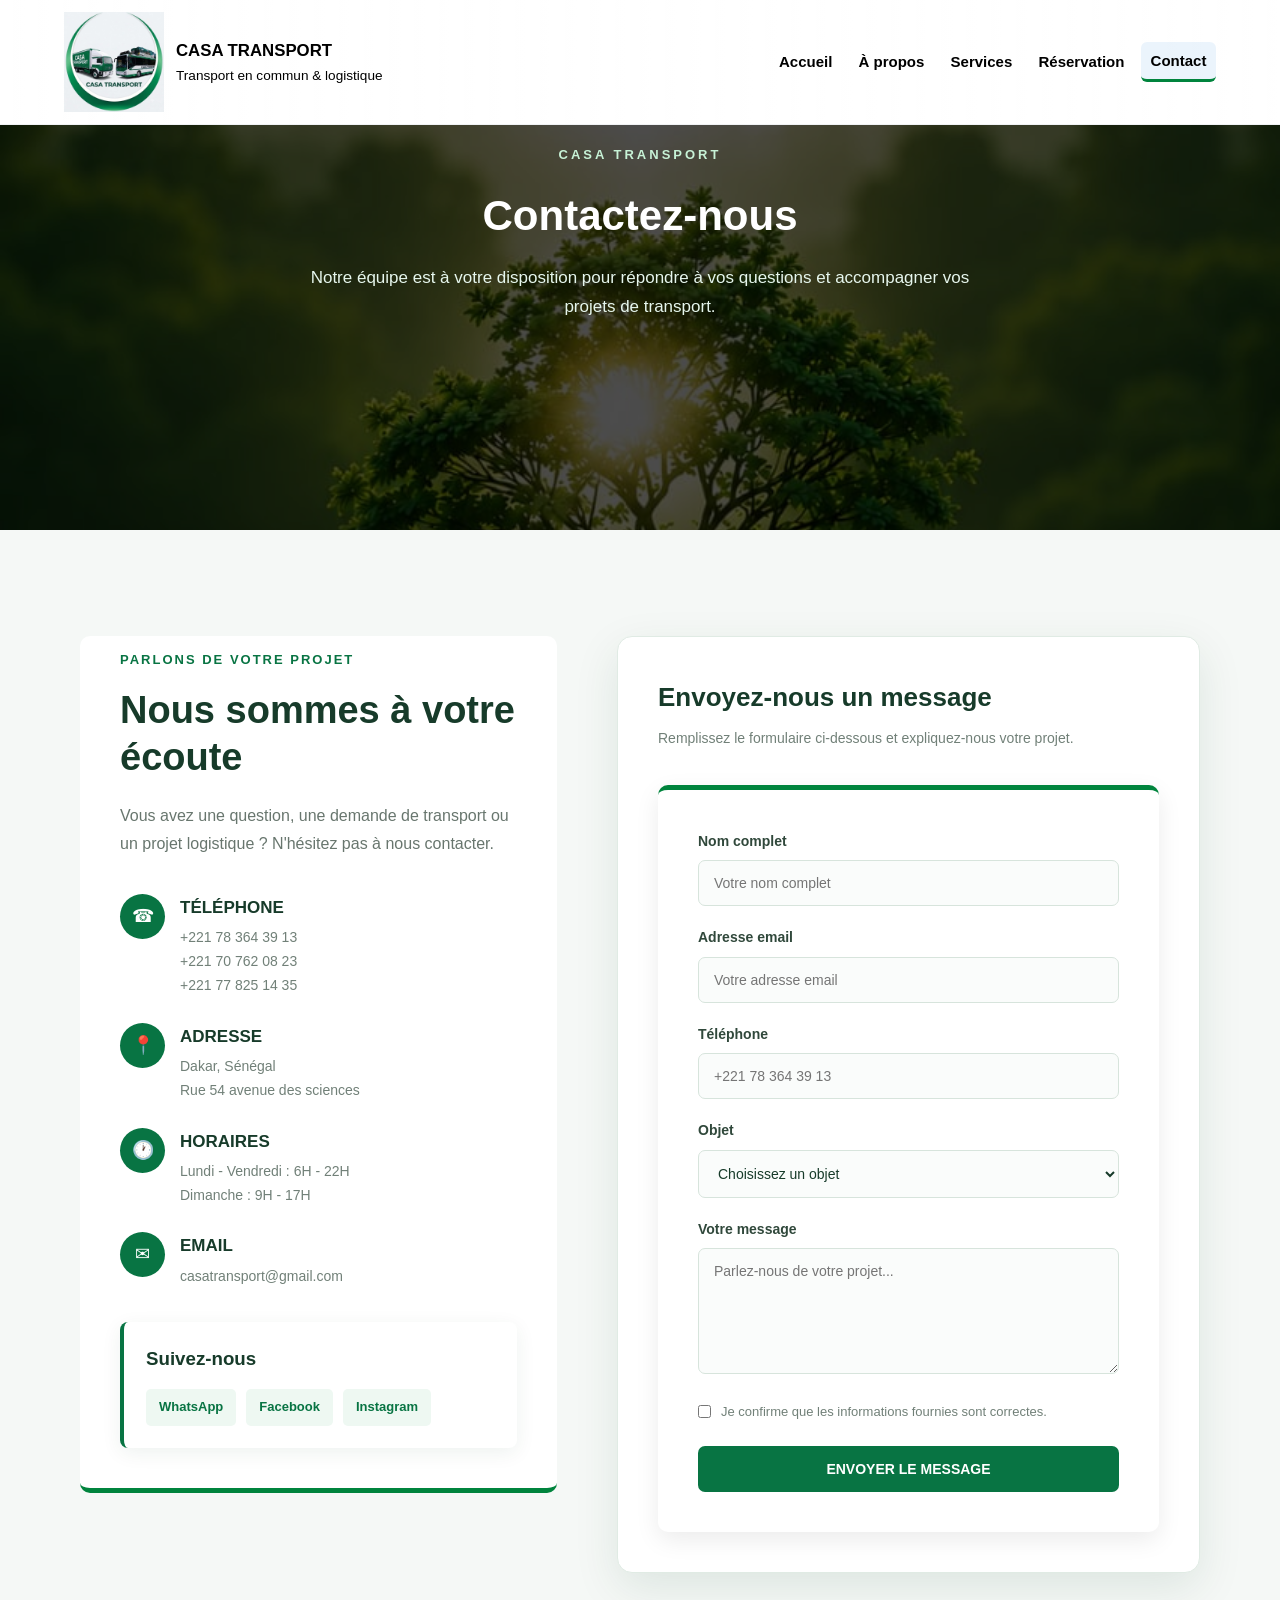
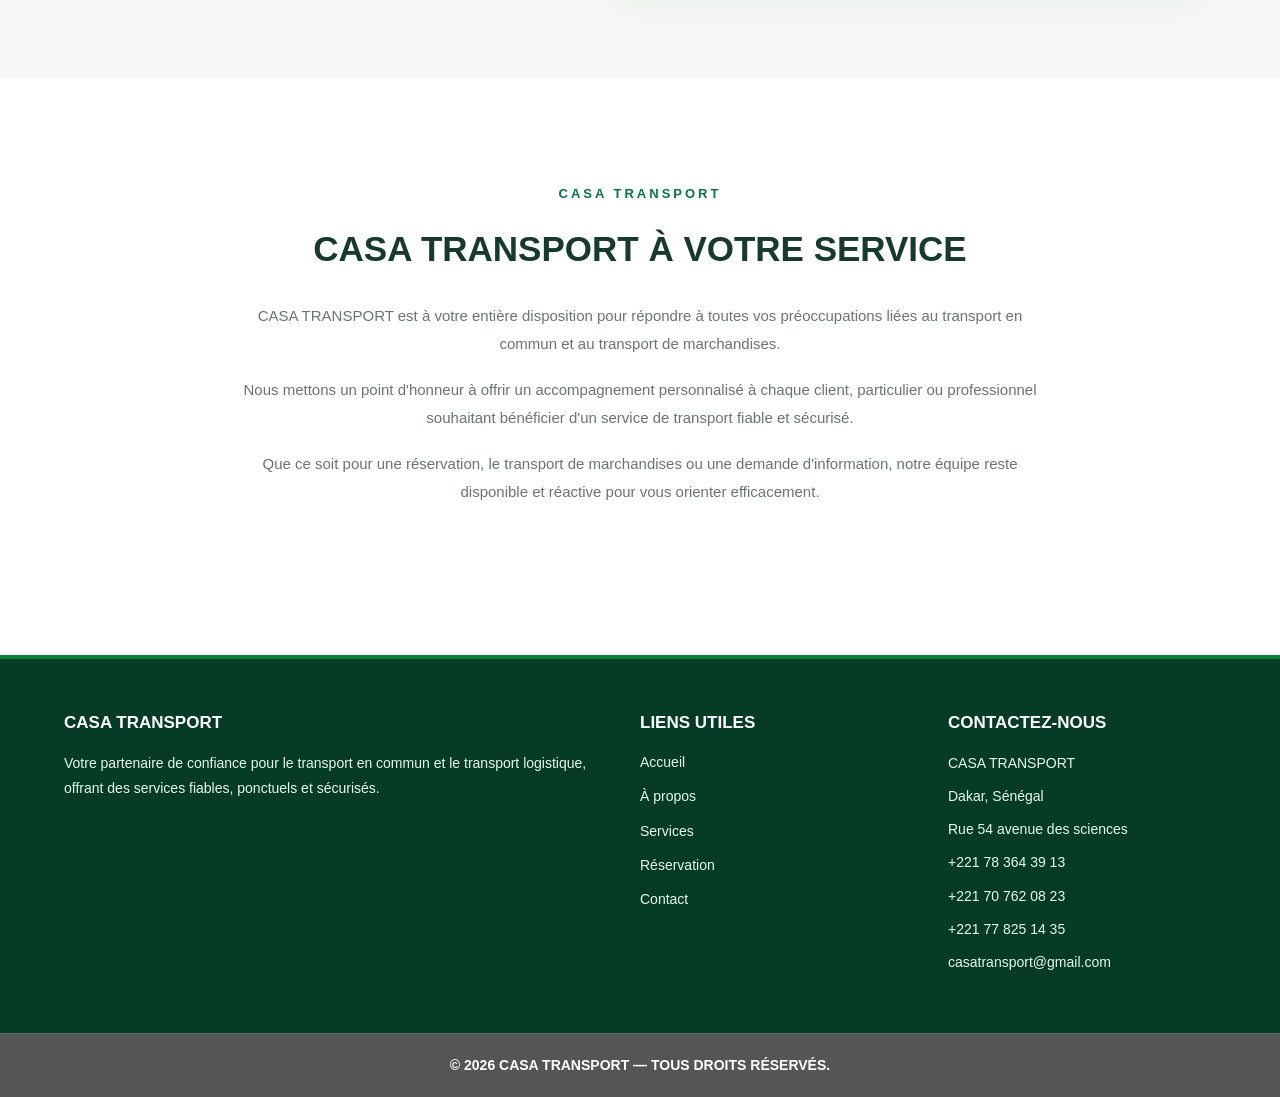
==== contact.html @ b29da0be "Add reservation and services pages with responsive design and structured content - Created reservati" ====
<!doctype html>
<html lang="fr">
<head>
  <meta charset="utf-8" />
  <meta name="viewport" content="width=device-width,initial-scale=1" />
  <title>CASA TRANSPORT</title>
  <link rel="stylesheet" href="STYLE.CSS" />
</head>
<body>
  <header class="site-header">
    <div class="container header-inner">
      <div class="brand">
        <div class="logo.jpeg"><img src="logo.jpeg" alt="logo casa transport" width="100" height="100"></div>
        <div>
          <h1>CASA TRANSPORT</h1>
          <p class="tag">Transport en commun & logistique</p>
        </div>
      </div>
      <nav class="main-nav">
        <ul>
          <li><a href="index.html">Accueil</a></li>
          <li><a href="apropos.html">À propos</a></li>
          <li><a href="service.html">Services</a></li>
          <li><a href="reservation.html">Réservation</a></li>
          <li><a href="contact.html" class="active">Contact</a></li>
        </ul>
      </nav>
      <button class="menu-btn" aria-label="Menu">☰</button>
    </div>
  </header>
   <!-- =========================
         PAGE CONTACT
    ========================== -->
<main>

    <!-- =========================
         HERO CONTACT
    ========================== -->

    <section class="contact-hero">

        <div class="container">

            <span>CASA TRANSPORT</span>

            <h2>Contactez-nous</h2>

            <p>
                Notre équipe est à votre disposition pour
                répondre à vos questions et accompagner
                vos projets de transport.
            </p>

        </div>

    </section>


    <!-- =========================
         INFORMATIONS + FORMULAIRE
    ========================== -->

    <section class="contact-section">

        <div class="container contact-grid">


            <!-- =====================
                 INFORMATIONS
            ====================== -->

            <div class="contact-info">

                <span class="section-label">
                    PARLONS DE VOTRE PROJET
                </span>

                <h2>
                    Nous sommes à votre écoute
                </h2>

                <p>
                    Vous avez une question, une demande de
                    transport ou un projet logistique ?
                    N'hésitez pas à nous contacter.
                </p>


                <!-- Téléphone -->

                <div class="contact-item">

                    <div class="contact-icon">
                        ☎
                    </div>

                    <div>

                        <h3>
                            Téléphone
                        </h3>

                        <p>
                            +221 78 364 39 13
                            <br>
                            +221 70 762 08 23
                            <br>
                            +221 77 825 14 35
                        </p>

                    </div>

                </div>


                <!-- Adresse -->

                <div class="contact-item">

                    <div class="contact-icon">
                        📍
                    </div>

                    <div>

                        <h3>
                            Adresse
                        </h3>

                        <p>
                            Dakar, Sénégal
                            <br>
                            Rue 54 avenue des sciences
                        </p>

                    </div>

                </div>


                <!-- Horaires -->

                <div class="contact-item">

                    <div class="contact-icon">
                        🕐
                    </div>

                    <div>

                        <h3>
                            Horaires
                        </h3>

                        <p>
                            Lundi - Vendredi : 6H - 22H
                            <br>
                            Dimanche : 9H - 17H
                        </p>

                    </div>

                </div>


                <!-- Email -->

                <div class="contact-item">

                    <div class="contact-icon">
                        ✉
                    </div>

                    <div>

                        <h3>
                            Email
                        </h3>

                        <p>
                            casatransport@gmail.com
                        </p>

                    </div>

                </div>


                <!-- Réseaux -->

                <div class="social-box">

                    <h3>
                        Suivez-nous
                    </h3>

                    <div class="social-links">

                        <span>WhatsApp</span>
                        <span>Facebook</span>
                        <span>Instagram</span>

                    </div>

                </div>

            </div>


            <!-- =====================
                 FORMULAIRE
            ====================== -->

            <div class="contact-card">

                <div class="form-header">

                    <h3>
                        Envoyez-nous un message
                    </h3>

                    <p>
                        Remplissez le formulaire ci-dessous
                        et expliquez-nous votre projet.
                    </p>

                </div>


                <form
                    class="contact-form"
                    action="#"
                    method="post"
                >


                    <div class="form-group">

                        <label for="nom">
                            Nom complet
                        </label>

                        <input
                            type="text"
                            id="nom"
                            name="nom"
                            placeholder="Votre nom complet"
                            required
                        >

                    </div>


                    <div class="form-group">

                        <label for="email">
                            Adresse email
                        </label>

                        <input
                            type="email"
                            id="email"
                            name="email"
                            placeholder="Votre adresse email"
                            required
                        >

                    </div>


                    <div class="form-group">

                        <label for="telephone">
                            Téléphone
                        </label>

                        <input
                            type="tel"
                            id="telephone"
                            name="telephone"
                            placeholder="+221 78 364 39 13"
                            required
                        >

                    </div>


                    <div class="form-group">

                        <label for="objet">
                            Objet
                        </label>

                        <select
                            id="objet"
                            name="objet"
                        >

                            <option value="">
                                Choisissez un objet
                            </option>

                            <option>
                                Transport en commun
                            </option>

                            <option>
                                Transport logistique
                            </option>

                            <option>
                                Réservation
                            </option>

                            <option>
                                Demande d'information
                            </option>

                            <option>
                                Autre demande
                            </option>

                        </select>

                    </div>


                    <div class="form-group">

                        <label for="projet">
                            Votre message
                        </label>

                        <textarea
                            id="projet"
                            name="projet"
                            rows="6"
                            placeholder="Parlez-nous de votre projet..."
                            required
                        ></textarea>

                    </div>


                    <div class="form-check">

                        <input
                            type="checkbox"
                            id="accord"
                            required
                        >

                        <label for="accord">
                            Je confirme que les informations
                            fournies sont correctes.
                        </label>

                    </div>


                    <button
                        type="submit"
                        class="btn-contact"
                    >
                        ENVOYER LE MESSAGE
                    </button>


                </form>

            </div>

        </div>

    </section>


    <!-- =========================
         TEXTE FINAL
    ========================== -->

    <section class="contact-description">

        <div class="container">

            <span>
                CASA TRANSPORT
            </span>

            <h2>
                CASA TRANSPORT À VOTRE SERVICE
            </h2>

            <p>
                CASA TRANSPORT est à votre entière disposition
                pour répondre à toutes vos préoccupations liées
                au transport en commun et au transport de marchandises.
            </p>

            <p>
                Nous mettons un point d'honneur à offrir un
                accompagnement personnalisé à chaque client,
                particulier ou professionnel souhaitant bénéficier
                d'un service de transport fiable et sécurisé.
            </p>

            <p>
                Que ce soit pour une réservation, le transport
                de marchandises ou une demande d'information,
                notre équipe reste disponible et réactive
                pour vous orienter efficacement.
            </p>

        </div>

    </section>

</main>
    <main class="contact-page">

        

        </section>

    </main>


    <!-- =========================
         FOOTER
    ========================== -->

    <footer class="footer">

        <div class="footer-container">


            <div class="footer-col">

                <h3>CASA TRANSPORT</h3>

                <p>
                    Votre partenaire de confiance pour le transport
                    en commun et le transport logistique, offrant des
                    services fiables, ponctuels et sécurisés.
                </p>

            </div>


            <div class="footer-col footer-links">

                <h3>LIENS UTILES</h3>

                <a href="index.html">Accueil</a>

                <a href="apropos.html">À propos</a>

                <a href="service.html">Services</a>

                <a href="reservation.html">Réservation</a>

                <a href="contact.html">Contact</a>

            </div>


            <div class="footer-col">

                <h3>CONTACTEZ-NOUS</h3>

                <p>CASA TRANSPORT</p>

                <p>Dakar, Sénégal</p>

                <p>Rue 54 avenue des sciences</p>

                <p>+221 78 364 39 13</p>

                <p>+221 70 762 08 23</p>

                <p>+221 77 825 14 35</p>

                <p>casatransport@gmail.com</p>

            </div>

        </div>


        <div class="copyright">

            © 2026 CASA TRANSPORT — TOUS DROITS RÉSERVÉS.

        </div>

    </footer>

</body>
</html>
---- STYLE.CSS ----
* {
    margin: 0;
    padding: 0;
    box-sizing: border-box;
}
html {
    scroll-behavior: smooth;
}
body {
    font-family: Arial, Helvetica, sans-serif;
    background-color: #ffffff;
    color: #222222;
    line-height: 1.6;
}
img {
    max-width: 100%;
    display: block;
}
a {
    text-decoration: none;
}

ul {
    list-style: none;
}
/* =====================================================
   2. COULEURS
===================================================== */

:root {:root{
  --primary:#0b74da;
  --dark:#0b2340;
  --muted:#6b7280;
  --bg:#f7f9fb;
  --card:#ffffff;
  --radius:10px;
  --container:1100px;
  font-family: Inter, system-ui, -apple-system, "Segoe UI", Roboto, "Helvetica Neue", Arial;
}

*{box-sizing:border-box}
body{margin:0;background:var(--bg);color:var(--dark);-webkit-font-smoothing:antialiased}
.container{max-width:var(--container);margin:0 auto;padding:1rem}

.site-header{background:linear-gradient(90deg, #ffffffcc, #ffffff);backdrop-filter: blur(4px);border-bottom:1px solid rgba(11,35,64,0.06);position:sticky;top:0;z-index:20}
.header-inner{display:flex;align-items:center;justify-content:space-between;gap:1rem;padding:0.75rem 0}
.brand{display:flex;align-items:center;gap:0.75rem}
.logo{width:52px;height:52px;border-radius:10px;background:var(--primary);display:flex;align-items:center;justify-content:center;color:#fff;font-weight:700}
.brand h1{margin:0;font-size:1.05rem}
.tag{margin:0;color:var(--muted);font-size:0.85rem}

.main-nav{display:flex;gap:0.75rem;align-items:center}
.main-nav a{color:var(--dark);text-decoration:none;padding:0.4rem 0.6rem;border-radius:6px;font-weight:600}
.main-nav a.active, .main-nav a:hover{background:rgba(11,116,218,0.08);color:var(--primary)}

.menu-btn{display:none;background:none;border:0;font-size:1.25rem}

.hero{
    height:100vh;
    background-image:url('casa8.jpeg');
    background-size:cover;
    background-position:center;
}
.hero-grid{
    display:grid;
    grid-template-columns:1fr 420px;
    gap:2rem;
    align-items:center;
    background-color: rgba(0, 0, 0, 0.7);
    width: 100%;
    height: 100%;
}

.hero-text h2{
    margin:0 0 0.5rem;
    font-size:2rem;
    color:#fff;
}
.hero-text p{
    color:#fff;
    margin:0 0 1rem
}

/* ================================
   SECTION À PROPOS - CASA TRANSPORT
================================ */

.about-section {
  padding: 90px 20px;
  background: #f5f7fa;
}

.about-section .container {
  max-width: 1150px;
  margin: auto;
}

/* En-tête */

.about-header {
  text-align: center;
  margin-bottom: 55px;
}

.about-subtitle {
  display: inline-block;
  color: #0b5ed7;
  font-size: 14px;
  font-weight: 700;
  letter-spacing: 2px;
  margin-bottom: 10px;
}

.about-header h2 {
  margin: 0;
  font-size: 42px;
  color: #172033;
  font-weight: 800;
}

.about-line {
  width: 65px;
  height: 4px;
  background: #0b5ed7;
  margin: 18px auto;
  border-radius: 10px;
}

.about-header p {
  color: #6b7280;
  font-size: 17px;
  margin: 0;
}

/* Contenu */

.about-content {
  display: grid;
  grid-template-columns: 1.5fr 1fr;
  gap: 50px;
  align-items: center;
}

/* Texte */

.about-text h3 {
  font-size: 28px;
  color: #172033;
  margin-bottom: 20px;
}

.about-text > p {
  color: #5f6877;
  font-size: 16px;
  line-height: 1.8;
  margin-bottom: 18px;
}

.about-text strong {
  color: #0b5ed7;
}

/* Valeurs */

.about-values {
  margin-top: 30px;
  display: flex;
  flex-direction: column;
  gap: 15px;
}

.value-box {
  display: flex;
  align-items: center;
  gap: 15px;
  background: #ffffff;
  padding: 17px 20px;
  border-radius: 10px;
  border-left: 4px solid #0b5ed7;
  box-shadow: 0 5px 20px rgba(0, 0, 0, 0.06);
}

.value-box > span {
  width: 35px;
  height: 35px;
  display: flex;
  align-items: center;
  justify-content: center;
  background: #0b5ed7;
  color: white;
  border-radius: 50%;
  font-weight: bold;
}

.value-box h4 {
  margin: 0 0 4px;
  color: #172033;
  font-size: 17px;
}

.value-box p {
  margin: 0;
  color: #777f8c;
  font-size: 14px;
}

/* Carte engagement */

.about-card {
  background: #0b5ed7;
  color: white;
  padding: 45px 35px;
  border-radius: 18px;
  text-align: center;
  box-shadow: 0 15px 40px rgba(11, 94, 215, 0.25);
  position: relative;
  overflow: hidden;
}

.about-card::before {
  content: "";
  position: absolute;
  width: 180px;
  height: 180px;
  border-radius: 50%;
  background: rgba(255, 255, 255, 0.08);
  top: -80px;
  right: -70px;
}

.about-card-icon {
  font-size: 55px;
  margin-bottom: 15px;
}

.about-card h3 {
  font-size: 27px;
  margin-bottom: 15px;
}

.about-card p {
  font-size: 15px;
  line-height: 1.8;
  color: rgba(255, 255, 255, 0.9);
  margin-bottom: 30px;
}

/* Bouton */

.about-btn {
  display: inline-block;
  padding: 13px 28px;
  background: white;
  color: #0b5ed7;
  text-decoration: none;
  border-radius: 7px;
  font-weight: 700;
  transition: 0.3s ease;
}

.about-btn:hover {
  background: #172033;
  color: white;
  transform: translateY(-2px);
}

/* Responsive téléphone */

@media (max-width: 768px) {

  .about-section {
    padding: 60px 15px;
  }

  .about-header h2 {
    font-size: 32px;
  }

  .about-content {
    grid-template-columns: 1fr;
    gap: 35px;
  }

  .about-text h3 {
    font-size: 24px;
  }

  .about-card {
    padding: 35px 25px;
  }
}

.btn{display:inline-block;padding:0.6rem 1rem;border-radius:10px;text-decoration:none;font-weight:600;border:2px solid transparent}
.btn.primary{background:var(--primary);color:#fff;border-color:var(--primary)}
.btn.outline{background:transparent;color:var(--primary);border-color:var(--primary)}

.section{padding:2rem 0}
.services .service-grid{display:grid;grid-template-columns:repeat(3,1fr);gap:1rem;margin-top:1rem}
.service-card{background:var(--card);padding:1rem;border-radius:12px;box-shadow:0 6px 18px rgba(11,35,64,0.04)}
.service-card h4{margin:0 0 0.5rem}
.reservation-form{background:var(--card);padding:1rem;border-radius:12px;box-shadow:0 6px 18px rgba(11,35,64,0.04)}
.reservation-form .row{display:flex;gap:1rem}
.reservation-form label{display:block;font-size:0.9rem;color:var(--dark);margin-bottom:0.5rem;width:100%}
.reservation-form input, .reservation-form select, .reservation-form textarea{width:100%;padding:0.6rem;border-radius:8px;border:1px solid #e6e9ee;background:#fff;font-size:0.95rem}

.form-actions{display:flex;gap:0.5rem;margin-top:0.75rem}

.site-footer{padding:1rem 0;background:transparent;border-top:1px solid rgba(11,35,64,0.04)}
.footer-inner{display:flex;justify-content:space-between;align-items:center}
.socials a{text-decoration:none;color:var(--muted);margin-left:0.5rem;font-weight:700}

/* Responsive */
@media (max-width:900px){
  .hero-grid{grid-template-columns:1fr;gap:1.5rem}
  .hero-image{height:180px}
  .services .service-grid{grid-template-columns:repeat(2,1fr)}
}

@media (max-width:640px){
  .header-inner{padding:0.5rem}
  .main-nav{position:absolute;top:64px;right:0;background:var(--card);flex-direction:column;padding:0.5rem;border-radius:8px;display:none;box-shadow:0 8px 24px rgba(11,35,64,0.08)}
  .main-nav.open{display:flex}
  .menu-btn{display:block}
  .services .service-grid{grid-template-columns:1fr}
  .reservation-form .row{flex-direction:column}
  .footer-inner{flex-direction:column;gap:0.5rem;text-align:center}
}

    --vert: #00843d;
    --vert-fonce: #005c2b;
    --vert-clair: #eaf7ef;
    --blanc: #ffffff;
    --gris: #666666;
    --gris-clair: #f5f5f5;
    --bordure: #dddddd;
    --noir: #222222;
}
/* =====================================================
   3. CONTENEUR
===================================================== */

.container {
    width: 90%;
    max-width: 1200px;
    margin: 0 auto;
}
/* =====================================================
   4. HEADER
===================================================== */

header {
    width: 100%;
    background-color: #ffffff;
    border-bottom: 4px solid var(--vert);
}
.header-container {
    width: 90%;
    max-width: 1200px;
    min-height: 85px;
    margin: auto;

    display: flex;
    align-items: center;
    justify-content: space-between;
}
/* =====================================================
   5. LOGO
===================================================== */

.logo img {
    width: 200px;
    height: auto;
    display: block;
}
.logo h1 {
    color: var(--vert-fonce);
    font-size: 30px;
    font-weight: bold;
}

.logo span {
    color: var(--vert);
}

.logo p {
    color: var(--gris);
    font-size: 15px;
}
/* =====================================================
   6. MENU
===================================================== */

nav ul {
    display: flex;
    align-items: center;
    gap: 28px;
}
nav ul li a {
    color: var(--vert-fonce);
    font-size: 16px;
    font-weight: bold;
    padding: 10px 5px;
    transition: 0.3s;
}
nav ul li a:hover {
    color: var(--vert);
}

nav ul li a.active {
    color: var(--vert);
    border-bottom: 3px solid var(--vert);
}
/* =====================================================
   7. BOUTONS
===================================================== */

.btn {
    display: inline-block;
    padding: 13px 25px;

    border-radius: 6px;
    border: none;

    font-weight: bold;
    cursor: pointer;

    transition: 0.3s;
}
/* Bouton vert */

.btn-vert {
    background-color: var(--vert);
    color: #ffffff;
}

.btn-vert:hover {
    background-color: var(--vert-fonce);
}
/* Bouton blanc */

.btn-blanc {
    background-color: #ffffff;
    color: var(--vert);

    border: 2px solid #ffffff;
}

.btn-blanc:hover {
    background-color: var(--vert);
    color: #ffffff;
}
/* =====================================================
   8. TITRES
===================================================== */

.section-title {
    text-align: center;
    margin-bottom: 45px;
}
.section-title h2 {
    color: var(--vert-fonce);
    font-size: 38px;
    margin-bottom: 10px;
}
.section-title h2 span {
    color: var(--vert);
}

.section-title p {
    color: var(--gris);
}
/* =====================================================
   9. ACCUEIL - HERO
===================================================== */
/* =========================================
   PAGE ACCUEIL
   CASA TRANSPORT
   VERT & BLANC
========================================= */


/* =========================================
   HERO
========================================= */

.accueil-hero {

    min-height: 600px;

    display: flex;

    align-items: center;

    text-align: center;

    background:
        linear-gradient(
            135deg,
            #064b2d,
            #087443
        );

    color: white;

    padding: 80px 20px;
}


.accueil-hero-content {

    max-width: 850px;

    margin: auto;
}


.hero-label {

    color: #c7f2d6;

    font-size: 13px;

    font-weight: bold;

    letter-spacing: 3px;
}


.accueil-hero h2 {

    font-size: 58px;

    line-height: 1.15;

    margin: 20px 0;
}


.accueil-hero p {

    max-width: 720px;

    margin: auto;

    color: #e6f6ed;

    font-size: 18px;

    line-height: 1.8;
}


/* =========================================
   BOUTONS HERO
========================================= */

.hero-buttons {

    display: flex;

    justify-content: center;

    gap: 15px;

    margin-top: 35px;
}


.btn-primary {

    display: inline-block;

    background: white;

    color: #087443;

    padding: 15px 28px;

    border-radius: 7px;

    font-size: 14px;

    font-weight: bold;

    text-decoration: none;

    transition: 0.3s;
}


.btn-primary:hover {

    background: #e8f7ee;

    transform: translateY(-3px);
}


.btn-outline {

    display: inline-block;

    background: transparent;

    color: white;

    border: 2px solid white;

    padding: 13px 28px;

    border-radius: 7px;

    font-size: 14px;

    font-weight: bold;

    text-decoration: none;

    transition: 0.3s;
}


.btn-outline:hover {

    background: white;

    color: #087443;

    transform: translateY(-3px);
}


/* =========================================
   PRÉSENTATION
========================================= */

.accueil-presentation {

    background: white;

    padding: 90px 0;
}


.presentation-title {

    max-width: 750px;

    margin: auto;

    text-align: center;

    margin-bottom: 50px;
}


.presentation-title span {

    color: #087443;

    font-size: 13px;

    font-weight: bold;

    letter-spacing: 3px;
}


.presentation-title h2 {

    color: #173b2a;

    font-size: 38px;

    margin: 15px 0;
}


.presentation-title p {

    color: #718078;

    line-height: 1.8;

    font-size: 15px;
}


/* =========================================
   CARTES
========================================= */

.accueil-cards {

    display: grid;

    grid-template-columns:
        repeat(3, 1fr);

    gap: 25px;
}


.accueil-card {

    background: #f8fbf9;

    border:
        1px solid #e0ebe4;

    padding: 35px 25px;

    text-align: center;

    border-radius: 12px;

    transition: 0.3s;
}


.accueil-card:hover {

    transform: translateY(-8px);

    border-color: #087443;

    box-shadow:
        0 15px 35px
        rgba(0, 70, 40, 0.12);
}


/* =========================================
   ICÔNES
========================================= */

.accueil-icon {

    width: 65px;
    height: 65px;
    margin: 0 auto 20px;
    display: flex;
    align-items: center;
    justify-content: center;
    background: #087443;
    color: white;
    overflow: hidden;
    border-radius: 50%;
    font-size: 30px;
}

.accueil-icon img {
    width: 100%;
    height: 100%;
    object-fit: cover;
}

.accueil-card h3 {

    color: #173b2a;

    font-size: 21px;

    margin-bottom: 13px;
}


.accueil-card p {

    color: #718078;

    font-size: 14px;

    line-height: 1.8;

    margin-bottom: 20px;
}


.accueil-card a {

    color: #087443;

    font-size: 14px;

    font-weight: bold;

    text-decoration: none;

    transition: 0.3s;
}


.accueil-card a:hover {

    color: #064b2d;

    padding-left: 5px;
}


/* =========================================
   CTA
========================================= */

.accueil-cta {

    background:
        linear-gradient(
            135deg,
            #087443,
            #064b2d
        );

    color: white;

    text-align: center;

    padding: 80px 20px;
}


.accueil-cta span {

    color: #c7f2d6;

    font-size: 13px;

    font-weight: bold;

    letter-spacing: 3px;
}


.accueil-cta h2 {

    font-size: 38px;

    margin: 15px 0;
}


.accueil-cta p {

    color: #e1f3e8;

    font-size: 16px;

    line-height: 1.7;

    margin-bottom: 30px;
}


.btn-cta {

    display: inline-block;

    background: white;

    color: #087443;

    padding: 15px 30px;

    border-radius: 7px;

    font-size: 14px;

    font-weight: bold;

    text-decoration: none;

    transition: 0.3s;
}


.btn-cta:hover {

    background: #e8f7ee;

    transform: translateY(-3px);
}


/* =========================================
   RESPONSIVE TABLETTE
========================================= */

@media (max-width: 900px) {

    .accueil-cards {

        grid-template-columns:
            1fr 1fr;
    }

}


/* =========================================
   RESPONSIVE MOBILE
========================================= */

@media (max-width: 650px) {

    .accueil-hero {

        min-height: 520px;

        padding: 60px 15px;
    }


    .accueil-hero h2 {

        font-size: 38px;
    }


    .accueil-hero p {

        font-size: 15px;
    }


    .hero-buttons {

        flex-direction: column;

        align-items: center;
    }


    .btn-primary {
        color: #10c068;
        width: 100%;
        text-align: center;
    }
    .btn-outline {

        width: 90%;

        text-align: center;
    }


    .accueil-presentation {

        padding: 65px 0;
    }


    .presentation-title h2 {

        font-size: 29px;
    }


    .accueil-cards {

        grid-template-columns: 1fr;
    }


    .accueil-cta {

        padding: 65px 20px;
    }


    .accueil-cta h2 {

        font-size: 30px;
    }


    .btn-cta {

        width: 100%;

        text-align: center;
    }

}
.hero {
    min-height: 600px;

    display: flex;
    align-items: center;

    background:
        linear-gradient(
            rgba(0, 92, 43, 0.88),
            rgba(0, 132, 61, 0.75)
        ),
        url("images/camion.jpg");

    background-size: cover;
    background-position: center;
}
.hero-content {
    width: 90%;
    max-width: 1200px;
    margin: auto;
    color: #ffffff;
}

.hero-content h1 {
    font-size: 60px;
    line-height: 1.1;
}
.hero-content h1 span {
    color: #ffffff;
}

.hero-content h2 {
    font-size: 30px;
    margin: 20px 0;
}

.hero-content p {
    max-width: 650px;
    font-size: 18px;
    margin-bottom: 25px;
}
/* =====================================================
   10. PRÉSENTATION ACCUEIL
===================================================== */

.presentation {
    padding: 80px 0;
    background-color: #ffffff;
}

.presentation-content {
    max-width: 850px;
    margin: auto;
    text-align: center;
}

.presentation-content h2 {
    color: var(--vert-fonce);
    font-size: 38px;
    margin-bottom: 20px;
}
.presentation-content p {
    color: var(--gris);
    margin-bottom: 15px;
}
/* =====================================================
   11. VÉHICULES
===================================================== */

.vehicules {
    padding: 80px 0;
    background-color: var(--gris-clair);
}

.vehicules-container {
    display: grid;
    grid-template-columns: 1fr 1fr;
    gap: 30px;
}
/* Carte véhicule */

.vehicule {
    display: flex;
    align-items: center;

    background-color: #ffffff;

    border-radius: 10px;
    overflow: hidden;

    border-top: 5px solid var(--vert);

    box-shadow: 0 8px 25px rgba(0, 0, 0, 0.10);
}
.vehicule-image {
    width: 50%;
}

.vehicule-image img {
    width: 100%;
    height: 280px;
    object-fit: cover;
}

.vehicule-info {
    width: 50%;
    padding: 25px;
}

.vehicule-info h3 {
    color: var(--vert-fonce);
    font-size: 22px;
    margin-bottom: 8px;
}
.vehicule-info h4 {
    color: var(--vert);
    margin-bottom: 10px;
}

.vehicule-info p {
    color: var(--gris);
    font-size: 14px;
    margin-bottom: 15px;
}

/* =====================================================
   12. BANNIÈRE DES PAGES
===================================================== */

.page-banner {
    min-height: 300px;

    display: flex;
    justify-content: center;
    align-items: center;

    text-align: center;

    color: #ffffff;

    background:
        linear-gradient(
            rgba(0, 92, 43, 0.90),
            rgba(0, 132, 61, 0.80)
        ),
        url("images/camion.jpg");
         background-size: cover;
    background-position: center;
}
.page-banner h1 {
    font-size: 50px;
}

.page-banner p {
    font-size: 18px;
    margin-top: 10px;
}
/* =====================================================
   13. À PROPOS
===================================================== */

.about-page {
    padding: 80px 0;
    background-color: #ffffff;
}

.about-content {
    max-width: 900px;
    margin: auto;
    text-align: center;
}

.about-content h2 {
    color: var(--vert-fonce);
    font-size: 38px;
    margin-bottom: 20px;
}
.about-content p {
    color: var(--gris);
    margin-bottom: 15px;
}


/* Mission et vision */

.mission {
    padding: 80px 0;
    background-color: var(--gris-clair);
}

.mission-grid {
    display: grid;
    grid-template-columns: 1fr 1fr;
    gap: 30px;
}
.mission-card {
    background-color: #ffffff;

    padding: 35px;

    border-radius: 10px;

    border-top: 5px solid var(--vert);

    box-shadow: 0 8px 25px rgba(0, 0, 0, 0.08);
}
.mission-card h3 {
    color: var(--vert-fonce);
    font-size: 24px;
    margin-bottom: 15px;
}

.mission-card p {
    color: var(--gris);
}
/* =========================================
   PAGE À PROPOS
   CASA TRANSPORT
   VERT & BLANC
========================================= */


/* =========================================
   HERO À PROPOS
========================================= */

.apropos-hero {
    height: 40vh;
    background-image: url("casa6.jpeg");
    background-size: cover;
    background-position: center;
    text-align: center;
}
.apropos-hero .container {
    background-color: rgba(0, 0, 0, 0.7);
    width: 100%;
    color: white;
    height: 100%;
}

.apropos-hero span {

    color: #c7f2d6;

    font-size: 13px;

    font-weight: bold;

    letter-spacing: 3px;
}


.apropos-hero h2 {

    font-size: 42px;

    margin: 15px 0;
}


.apropos-hero p {

    color: #e6f6ed;

    font-size: 17px;

    line-height: 1.7;
}


/* =========================================
   SECTION PRÉSENTATION
========================================= */

.apropos-section {

    background: #ffffff;

    padding: 90px 0;
}


.apropos-grid {

    display: grid;

    grid-template-columns:
        1.3fr 0.8fr;

    gap: 70px;

    align-items: center;
}


/* =========================================
   TEXTE
========================================= */

.apropos-info {

    padding-right: 20px;
}


.section-label {

    color: #087443;

    font-size: 13px;

    font-weight: bold;

    letter-spacing: 2px;
}


.apropos-info h2 {

    color: #173b2a;

    font-size: 38px;

    line-height: 1.25;

    margin: 15px 0 25px;
}


.apropos-info p {

    color: #68766e;

    font-size: 16px;

    line-height: 1.8;

    margin-bottom: 18px;
}


.apropos-info strong {

    color: #087443;
}


/* =========================================
   CARTE NOTRE ENGAGEMENT
========================================= */

.apropos-card {

    background:
        linear-gradient(
            135deg,
            #087443,
            #064b2d
        );

    color: white;

    padding: 50px 35px;

    text-align: center;

    border-radius: 15px;

    box-shadow:
        0 15px 40px
        rgba(0, 80, 45, 0.20);

    transition: 0.3s;
}


.apropos-card:hover {

    transform: translateY(-7px);

    box-shadow:
        0 20px 45px
        rgba(0, 80, 45, 0.25);
}


.apropos-icon {

    font-size: 55px;

    margin-bottom: 15px;
}


.apropos-card h3 {

    font-size: 27px;

    margin-bottom: 15px;
}


.apropos-card p {

    color: #e0f4e7;

    font-size: 15px;

    line-height: 1.8;
}


/* =========================================
   SECTION VALEURS
========================================= */

.valeurs-section {

    background: #f5f8f6;

    padding: 90px 0;
}


/* =========================================
   TITRE
========================================= */

.section-title {

    text-align: center;

    max-width: 750px;

    margin:
        0 auto 50px;
}


.section-title span {

    color: #087443;

    font-size: 13px;

    font-weight: bold;

    letter-spacing: 2px;
}


.section-title h2 {

    color: #173b2a;

    font-size: 36px;

    margin: 15px 0;
}


.section-title p {

    color: #718078;

    line-height: 1.7;
}


/* =========================================
   CARTES VALEURS
========================================= */

.valeurs-grid {

    display: grid;

    grid-template-columns:
        repeat(3, 1fr);

    gap: 25px;
}


.valeur-card {

    background: #ffffff;

    padding: 35px 25px;

    text-align: center;

    border-radius: 12px;

    border:
        1px solid #e0ebe4;

    transition: 0.3s;
}


.valeur-card:hover {

    transform: translateY(-7px);

    border-color: #087443;

    box-shadow:
        0 15px 35px
        rgba(0, 70, 40, 0.10);
}


/* =========================================
   ICÔNES VALEURS
========================================= */

.valeur-icon {

    width: 55px;

    height: 55px;

    margin:
        0 auto 18px;

    display: flex;

    align-items: center;

    justify-content: center;

    border-radius: 50%;

    background: #087443;

    color: white;

    font-size: 23px;

    font-weight: bold;
}


.valeur-card h3 {

    color: #173b2a;

    font-size: 21px;

    margin-bottom: 12px;
}


.valeur-card p {

    color: #718078;

    font-size: 14px;

    line-height: 1.7;
}


/* =========================================
   RESPONSIVE TABLETTE
========================================= */

@media (max-width: 900px) {

    .apropos-grid {

        grid-template-columns: 1fr;

        gap: 40px;
    }

    .apropos-info {

        padding-right: 0;
    }

    .valeurs-grid {

        grid-template-columns: 1fr;
    }

}


/* =========================================
   RESPONSIVE TÉLÉPHONE
========================================= */

@media (max-width: 650px) {

    .apropos-hero {

        padding: 55px 15px;
    }

    .apropos-hero h2 {

        font-size: 32px;
    }

    .apropos-hero p {

        font-size: 15px;
    }

    .apropos-section {

        padding: 65px 0;
    }

    .apropos-info h2 {

        font-size: 29px;
    }

    .apropos-card {

        padding: 40px 25px;
    }

    .valeurs-section {

        padding: 65px 0;
    }

    .section-title h2 {

        font-size: 29px;
    }

}
/* =====================================================
   14. SERVICES
===================================================== */

.services {
    padding: 80px 0;
    background-color: var(--gris-clair);
}

.services-grid {
    display: grid;
    grid-template-columns: repeat(3, 1fr);
    gap: 25px;
}

.service-card {
    background-color: #ffffff;

    padding: 30px;

    border-radius: 10px;
        border-top: 5px solid var(--vert);

    box-shadow: 0 8px 25px rgba(0, 0, 0, 0.08);

    transition: 0.3s;
}
.service-card:hover {
    transform: translateY(-5px);
    border-top-color: var(--vert-fonce);
}

.service-icon {
    font-size: 40px;
    margin-bottom: 15px;
}

.service-card h3 {
    color: var(--vert-fonce);
    margin-bottom: 10px;
}

.service-card p {
    color: var(--gris);
}
/* =========================================
   PAGE SERVICES
   CASA TRANSPORT
   DESIGN VERT & BLANC
========================================= */


/* =========================================
   HERO SERVICES
========================================= */

.services-hero {
    height: 45vh;
    background-image: url("casa2.jpeg");
    background-size: cover;
    background-position: center;
    text-align: center;
}

.services-hero .container {
    background-color: rgba(0, 0, 0, 0.7);
    width: 100%;
    color: white;
    height: 100%;
}

.services-hero span {

    color: #c7f2d6;

    font-size: 13px;

    font-weight: bold;

    letter-spacing: 3px;
}


.services-hero h2 {

    font-size: 42px;

    margin: 15px 0;
}


.services-hero p {

    color: #e6f6ed;

    font-size: 17px;

    line-height: 1.7;
}


/* =========================================
   SECTION SERVICES
========================================= */

.services-section {

    background: #f5f8f6;

    padding: 90px 0;
}


.services-grid {

    display: grid;

    grid-template-columns:
        repeat(3, 1fr);

    gap: 25px;
}


/* =========================================
   CARTE SERVICE
========================================= */

.service-card {

    background: white;

    border:
        1px solid #e0ebe4;

    border-radius: 15px;

    overflow: hidden;

    transition: 0.3s;

    box-shadow:
        0 8px 25px
        rgba(0, 70, 40, 0.06);
}


.service-card:hover {

    transform: translateY(-8px);

    border-color: #087443;

    box-shadow:
        0 18px 40px
        rgba(0, 70, 40, 0.13);
}


/* =========================================
   ICÔNE
========================================= */

.service-icon {

    height: 150px;

    display: flex;

    align-items: center;

    justify-content: center;

    background:
        linear-gradient(
            135deg,
            #087443,
            #064b2d
        );

    color: white;

    font-size: 58px;
}


/* =========================================
   CONTENU
========================================= */

.service-content {

    padding: 30px;
}


.service-number {

    color: #087443;

    font-size: 13px;

    font-weight: bold;

    letter-spacing: 2px;
}


.service-content h3 {

    color: #173b2a;

    font-size: 23px;

    margin: 12px 0 15px;
}


.service-content p {

    color: #718078;

    font-size: 15px;

    line-height: 1.8;

    margin-bottom: 25px;
}


.service-content a {

    display: inline-block;

    color: #087443;

    font-size: 14px;

    font-weight: bold;

    text-decoration: none;

    transition: 0.3s;
}


.service-content a:hover {

    color: #064b2d;

    transform: translateX(5px);
}


/* =========================================
   SECTION CTA
========================================= */

.services-cta {

    background: white;

    padding: 80px 20px;

    text-align: center;
}


.services-cta-content {

    max-width: 750px;

    margin: auto;
}


.services-cta-content > span {

    color: #087443;

    font-size: 13px;

    font-weight: bold;

    letter-spacing: 3px;
}


.services-cta-content h2 {

    color: #173b2a;

    font-size: 36px;

    margin: 15px 0;
}


.services-cta-content p {

    color: #718078;

    line-height: 1.8;

    margin-bottom: 30px;
}


/* =========================================
   BOUTON
========================================= */

.btn-service {

    display: inline-block;

    background: #087443;

    color: white;

    padding: 14px 28px;

    border-radius: 7px;

    text-decoration: none;

    font-weight: bold;

    transition: 0.3s;
}


.btn-service:hover {

    background: #064b2d;

    transform: translateY(-3px);

    box-shadow:
        0 8px 20px
        rgba(0, 70, 40, 0.18);
}


/* =========================================
   RESPONSIVE TABLETTE
========================================= */

@media (max-width: 900px) {

    .services-grid {

        grid-template-columns: 1fr 1fr;
    }

}


/* =========================================
   RESPONSIVE TÉLÉPHONE
========================================= */

@media (max-width: 650px) {

    .services-hero {

        padding: 55px 15px;
    }

    .services-hero h2 {

        font-size: 32px;
    }

    .services-hero p {

        font-size: 15px;
    }

    .services-section {

        padding: 65px 0;
    }

    .services-grid {

        grid-template-columns: 1fr;
    }

    .service-icon {

        height: 130px;

        font-size: 50px;
    }

    .service-content {

        padding: 25px;
    }

    .services-cta {

        padding: 65px 20px;
    }

    .services-cta-content h2 {

        font-size: 29px;
    }

    .btn-service {

        width: 100%;

        text-align: center;
    }

}
/* =====================================================
   15. RÉSERVATION
===================================================== */

.reservation {
    padding: 80px 0;
    background-color: var(--gris-clair);
}

.reservation-container {
    max-width: 1000px;
    margin: auto;
}
/* Formulaire */

.reservation-form {
    background-color: #02841e;

    padding: 40px;

    border-radius: 10px;

    border-top: 5px solid var(--vert);

    box-shadow: 0 8px 25px rgba(6, 143, 24, 0.08);
}

.form-grid {
    display: grid;
    grid-template-columns: 1fr 1fr;
    gap: 20px;
}
.form-group {
    margin-bottom: 15px;
}

.form-group.full {
    grid-column: 1 / -1;
}

.form-group label {
    display: block;

    color: var(--vert-fonce);

    font-weight: bold;

    margin-bottom: 7px;
}
.form-group input,
.form-group select,
.form-group textarea {
    width: 100%;

    padding: 13px;

    border: 1px solid var(--bordure);

    border-radius: 5px;

    outline: none;

    font-size: 15px;
}

.form-group input:focus,
.form-group select:focus,
.form-group textarea:focus {
    border-color: var(--vert);
}
.form-group textarea {
    min-height: 130px;
    resize: vertical;
}
/* =====================================================
   16. TABLEAU TRANSPORT EN COMMUN
===================================================== */

.transport-table-section {
    padding: 80px 0;
    background-color: #ffffff;
}

.table-container {
    width: 100%;
    overflow-x: auto;

    background-color: #ffffff;

    border-radius: 10px;

    box-shadow: 0 8px 25px rgba(0, 0, 0, 0.10);
}
.transport-table {
    width: 100%;

    border-collapse: collapse;

    min-width: 850px;
}
/* En-tête */

.transport-table thead {
    background-color: var(--vert-fonce);
    color: #ffffff;
}

.transport-table th {
    padding: 16px 12px;

    text-align: center;

    font-size: 15px;

    border: 1px solid var(--vert);
}
/* Cellules */

.transport-table td {
    padding: 14px 12px;

    text-align: center;

    border: 1px solid var(--bordure);

    color: #333333;

    background-color: #ffffff;
}


/* Une ligne sur deux */

.transport-table tbody tr:nth-child(even) td {
    background-color: var(--vert-clair);
}


/* Survol */

.transport-table tbody tr:hover td {
    background-color: #d5f0df;
}


/* Heure */

.transport-table .heure {
    color: var(--vert-fonce);
    font-weight: bold;
}


/* Destination */

.transport-table .destination {
    color: var(--vert);
    font-weight: bold;
}


/* Tarif */

.transport-table .tarif {
    color: var(--vert-fonce);
    font-weight: bold;
}


/* Places */

.transport-table .places {
    color: var(--vert);
    font-weight: bold;
}


/* Bouton du tableau */

.table-reserver {
    display: inline-block;

    padding: 8px 14px;

    background-color: var(--vert);

    color: #ffffff;

    border-radius: 5px;

    font-weight: bold;

    font-size: 13px;

    transition: 0.3s;
}

.table-reserver:hover {
    background-color: var(--vert-fonce);
}
/* ==================================================
   CASA TRANSPORT
   DESIGN VERT & BLANC
================================================== */


/* ================= RESET ================= */

* {
    margin: 0;
    padding: 0;
    box-sizing: border-box;
}

body {
    font-family: Arial, Helvetica, sans-serif;
    background: #f5f8f6;
    color: #173b2a;
}

.container {
    width: 90%;
    max-width: 1200px;
    margin: auto;
}


/* ================= HEADER ================= */

.site-header {
    background: #ffffff;
    border-bottom: 1px solid #e2ebe5;
    position: sticky;
    top: 0;
    z-index: 1000;
}

.header-inner {
    min-height: 90px;
    display: flex;
    align-items: center;
    justify-content: space-between;
    gap: 30px;
}


/* LOGO */

.brand {
    display: flex;
    align-items: center;
    gap: 14px;
}

.logo img {
    width: 65px;
    height: 65px;
    object-fit: contain;
}

.brand-text h1 {
    font-size: 22px;
    font-weight: 800;
    color: #087443;
    letter-spacing: 1px;
}

.brand-text p {
    font-size: 13px;
    color: #718078;
    margin-top: 4px;
}


/* ================= NAVIGATION ================= */

.main-nav ul {
    list-style: none;
    display: flex;
    align-items: center;
    gap: 7px;
}

.main-nav a {
    display: block;
    padding: 12px 16px;
    text-decoration: none;
    color: #30483b;
    font-size: 15px;
    font-weight: 600;
    border-radius: 6px;
    transition: 0.3s;
}

.main-nav a:hover {
    color: #087443;
    background: #eef8f2;
}

.main-nav a.active {
    background: #087443;
    color: #ffffff;
}


/* MENU */

.menu-btn {
    display: none;
    border: none;
    background: #087443;
    color: white;
    font-size: 22px;
    padding: 8px 12px;
    border-radius: 6px;
}


/* ================= HERO ================= */

.reservation-hero {
    height: 45vh;
    background-image: url("casa3.jpeg");
    background-size: cover;
    background-position: center;
    text-align: center; 
}
.reservation-hero .container {
    background-color: rgba(0, 0, 0, 0.7);
    width: 100%;
    color: white;
    height: 100%;
}

.hero-label {
    display: inline-block;
    font-size: 13px;
    letter-spacing: 3px;
    font-weight: 700;
    margin-bottom: 15px;
    color: #b8f2ce;
}

.reservation-hero h2 {

    font-size: 42px;
    font-weight: 800;
    margin-bottom: 15px;
}
.reservation-hero

.reservation-hero p {
    max-width: 650px;
    margin: auto;
    line-height: 1.7;
    font-size: 17px;
    color: #e8f7ee;
}


/* ================= RESERVATION ================= */

.reservation-section {
    padding: 85px 0;
}

.reservation-grid {
    display: grid;
    grid-template-columns: 0.9fr 1.2fr;
    gap: 60px;
    align-items: start;
}


/* ================= INFORMATION ================= */

.reservation-info {
    padding-top: 15px;
}

.section-label {
    color: #087443;
    font-size: 13px;
    font-weight: 800;
    letter-spacing: 2px;
}

.reservation-info h2 {
    font-size: 35px;
    line-height: 1.25;
    margin: 15px 0 20px;
    color: #173b2a;
}

.reservation-info > p {
    color: #68766e;
    line-height: 1.8;
    font-size: 16px;
    margin-bottom: 35px;
}


/* ================= INFO ITEMS ================= */

.info-item {
    display: flex;
    gap: 15px;
    margin-bottom: 24px;
}

.info-icon {
    flex-shrink: 0;

    width: 42px;
    height: 42px;

    display: flex;
    align-items: center;
    justify-content: center;

    background: #087443;
    color: white;

    border-radius: 50%;

    font-size: 18px;
    font-weight: bold;
}

.info-item h3 {
    font-size: 17px;
    margin-bottom: 5px;
    color: #173b2a;
}

.info-item p {
    color: #718078;
    font-size: 14px;
    line-height: 1.6;
}


/* ================= CONTACT ================= */

.reservation-contact {
    margin-top: 35px;
    padding: 22px;

    background: #ffffff;

    border-left: 4px solid #087443;

    border-radius: 8px;

    box-shadow: 0 5px 20px rgba(0, 70, 40, 0.07);
}

.reservation-contact strong {
    font-size: 17px;
    color: #173b2a;
}

.reservation-contact p {
    margin: 7px 0;
    color: #718078;
}

.reservation-contact a {
    text-decoration: none;
    color: #087443;
    font-weight: 700;
}


/* ================= FORM CARD ================= */

.reservation-card {
    background: #ffffff;

    border-radius: 16px;

    padding: 40px;

    box-shadow: 0 15px 45px rgba(0, 70, 40, 0.10);

    border: 1px solid #e0ebe4;
}

.form-header {
    margin-bottom: 30px;
}

.form-header h3 {
    font-size: 26px;
    color: #173b2a;
    margin-bottom: 8px;
}

.form-header p {
    color: #7a867f;
    font-size: 14px;
}


/* ================= FORM ================= */

.reservation-form {
    width: 100%;
}

.form-row {
    display: grid;
    grid-template-columns: 1fr 1fr;
    gap: 20px;
}

.form-group {
    margin-bottom: 22px;
}

.form-group label {
    display: block;
    margin-bottom: 8px;

    color: #30483b;

    font-size: 14px;
    font-weight: 700;
}

.form-group input,
.form-group select,
.form-group textarea {
    width: 100%;

    border: 1px solid #d7e4dc;

    background: #fafcfb;

    padding: 14px 15px;

    border-radius: 7px;

    outline: none;

    font-family: inherit;
    font-size: 14px;

    color: #173b2a;

    transition: 0.3s;
}

.form-group textarea {
    resize: vertical;
    min-height: 120px;
}

.form-group input:focus,
.form-group select:focus,
.form-group textarea:focus {

    border-color: #087443;

    background: #ffffff;

    box-shadow:
        0 0 0 3px rgba(8, 116, 67, 0.10);
}


/* ================= CHECKBOX ================= */

.form-check {
    display: flex;
    align-items: flex-start;

    gap: 10px;

    margin: 5px 0 25px;
}

.form-check input {
    margin-top: 3px;
    accent-color: #087443;
}

.form-check label {
    font-size: 13px;

    color: #68766e;

    line-height: 1.5;
}


/* ================= BUTTONS ================= */

.form-actions {
    display: flex;
    gap: 12px;
}

.btn-primary,
.btn-secondary {

    border: none;

    padding: 14px 25px;

    border-radius: 7px;

    cursor: pointer;

    font-size: 14px;

    font-weight: 700;

    transition: 0.3s;
}


/* BOUTON VERT */

.btn-primary {
    background: #087443;
    color: #ffffff;
}

.btn-primary:hover {
    background: #064b2d;

    transform: translateY(-2px);

    box-shadow:
        0 7px 20px rgba(8, 116, 67, 0.25);
}


/* BOUTON BLANC */

.btn-secondary {
    background: #ffffff;

    color: #087443;

    border: 1px solid #087443;
}

.btn-secondary:hover {
    background: #eef8f2;
}


/* ================= FOOTER ================= */

.footer {

    background: #063c25;

    color: white;

    margin-top: 30px;
}

.footer-container {

    width: 90%;
    max-width: 1200px;

    margin: auto;

    display: grid;

    grid-template-columns:
        1.5fr 1fr 1.2fr;

    gap: 70px;

    padding: 65px 0;
}

.footer-col h3 {

    font-size: 17px;
    margin-bottom: 20px;
    color: #ffffff;
}

.footer-col p {
    color: #c4d7cc;
    font-size: 14px;
    line-height: 1.8;

    margin-bottom: 7px;
}


/* ================= FOOTER LINKS ================= */

.footer-links {

    display: flex;

    flex-direction: column;
}

.footer-links a {

    color: #c4d7cc;

    text-decoration: none;

    font-size: 14px;

    margin-bottom: 12px;

    transition: 0.3s;
}

.footer-links a:hover {

    color: #ffffff;

    padding-left: 5px;
}


/* ================= COPYRIGHT ================= */

.copyright {

    border-top:
        1px solid rgba(255, 255, 255, 0.12);

    text-align: center;

    padding: 20px;

    color: #000000;

    font-size: 12px;
}


/* ================= RESPONSIVE ================= */

@media (max-width: 900px) {

    .main-nav {
        display: none;
    }

    .menu-btn {
        display: block;
    }

    .reservation-grid {

        grid-template-columns: 1fr;

        gap: 40px;
    }

    .footer-container {

        grid-template-columns: 1fr 1fr;

        gap: 40px;
    }
}


@media (max-width: 650px) {

    .header-inner {
        min-height: 75px;
    }

    .logo img {

        width: 50px;
        height: 50px;
    }

    .brand-text h1 {
        font-size: 17px;
    }

    .brand-text p {
        font-size: 11px;
    }

    .reservation-hero {

        padding: 55px 15px;
    }

    .reservation-hero h2 {

        font-size: 30px;
    }

    .reservation-hero p {

        font-size: 15px;
    }

    .reservation-section {

        padding: 55px 0;
    }

    .reservation-info h2 {

        font-size: 28px;
    }

    .form-row {

        grid-template-columns: 1fr;

        gap: 0;
    }

    .reservation-card {

        padding: 25px 20px;
    }

    .form-actions {

        flex-direction: column;
    }

    .btn-primary,
    .btn-secondary {

        width: 100%;
    }

    .footer-container {

        grid-template-columns: 1fr;

        gap: 35px;

        padding: 45px 0;
    }
}




/* =====================================================
   17. CONTACT
===================================================== */

.contact {
    padding: 80px 0;
    background-color: var(--noir);
}

.contact-container {
    display: grid;
    grid-template-columns: 1fr 1fr;
    gap: 35px;
}


/* Informations contact */

.contact-info {
    background-color: var(--blanc);

    color: #ffffff;

    padding: 40px;

    border-radius: 10px;

    border-bottom: 5px solid var(--vert);
}

.contact-info h2 {
    font-size: 30px;
    margin-bottom: 20px;
}

.contact-info > p {
    color: #e8f7ed;
    margin-bottom: 25px;
}

.contact-item {
    margin-top: 25px;
}

.contact-item strong {
    display: block;

    color: #ffffff;

    margin-bottom: 5px;
}

.contact-item p {
    color: #e8f7ed;
}


/* Formulaire contact */

.contact-form {
    background-color: #ffffff;

    padding: 40px;

    border-radius: 10px;

    border-top: 5px solid var(--vert);

    box-shadow: 0 8px 25px rgba(0, 0, 0, 0.08);
}

.contact-form h2 {
    color: var(--vert-fonce);
    margin-bottom: 25px;
}
/* =========================
   BLOCS CONTACT ALIGNÉS
========================= */

.contact-infos {
    width: 100%;
    max-width: 1200px;
    margin: 40px auto 70px;

    display: grid;
    grid-template-columns: repeat(4, 1fr);

    gap: 20px;

    align-items: stretch;
}

.contact-card {
    background-color: #ffffff;

    border: 1px solid #e5e5e5;
    border-radius: 12px;

    padding: 25px 20px;

    min-height: 190px;

    box-shadow: 0 5px 18px rgba(0, 0, 0, 0.08);

    display: flex;
    flex-direction: column;
    justify-content: flex-start;
}

.contact-card:hover {
    transform: translateY(-5px);
    transition: 0.3s;
    border-top: 4px solid #16803c;
}

.contact-icon {
    width: 45px;
    height: 45px;

    background-color: #16803c;
    color: white;

    display: flex;
    align-items: center;
    justify-content: center;

    border-radius: 6px;

    font-size: 22px;

    margin-bottom: 15px;
}

.contact-card h3 {
    color: #16803c;
    font-size: 17px;
    margin-bottom: 12px;
}

.contact-card p {
    color: #555;
    font-size: 14px;
    margin-bottom: 6px;
}



/* =====================================================
   18. FOOTER
===================================================== */

footer {
    background-color: var(--vert-fonce);
    color: #ffffff;

    border-top: 4px solid var(--vert);
}

.footer-container {
    width: 90%;
    max-width: 1200px;

    margin: auto;

    padding: 50px 0;

    display: grid;
    grid-template-columns: 2fr 1fr 1fr;
    gap: 40px;
}

.footer-container h3 {
    margin-bottom: 15px;
    color: #ffffff;
}

.footer-container p {
    color: #e8f7ed;
    margin-bottom: 8px;
}

.footer-container a {
    color: #e8f7ed;
}

.footer-container a:hover {
    color: #059729;
}

.footer-bottom {
    text-align: center;

    padding: 20px;

    border-top: 1px solid rgba(255,255,255,0.2);
}

.footer-bottom p {
    color: #078e34;
}



/* =====================================================
   19. RESPONSIVE TABLETTE
===================================================== */

@media (max-width: 992px) {

    .vehicules-container {
        grid-template-columns: 1fr;
    }

    .services-grid {
        grid-template-columns: 1fr 1fr;
    }

    .contact-container {
        grid-template-columns: 1fr;
    }
}


/* =====================================================
   20. RESPONSIVE TÉLÉPHONE
===================================================== */

@media (max-width: 768px) {

    .header-container {
        flex-direction: column;

        padding: 20px 0;

        gap: 20px;
    }

    nav ul {
        flex-direction: column;
        gap: 12px;
    }

    .hero {
        min-height: 500px;
    }

    .hero-content h1 {
        font-size: 40px;
    }

    .hero-content h2 {
        font-size: 24px;
    }

    .hero-content p {
        font-size: 16px;
    }

    .vehicule {
        flex-direction: column;
    }

    .vehicule-image {
        width: 100%;
    }

    .vehicule-info {
        width: 100%;
    }

    .vehicule-image img {
        height: 250px;
    }

    .services-grid {
        grid-template-columns: 1fr;
    }

    .mission-grid {
        grid-template-columns: 1fr;
    }

    .form-grid {
        grid-template-columns: 1fr;
    }

    .form-group.full {
        grid-column: auto;
    }

    .footer-container {
        grid-template-columns: 1fr;
    }
}


/* =====================================================
   21. PETITS ÉCRANS
===================================================== */

@media (max-width: 480px) {

    .logo h1 {
        font-size: 23px;
    }

    .hero-content h1 {
        font-size: 32px;
    }

    .page-banner h1 {
        font-size: 35px;
    }

    .section-title h2 {
        font-size: 30px;
    }

    .reservation-form,
    .contact-form,
    .contact-info {
        padding: 25px;
    }

    .btn {
        padding: 11px 18px;
    }
}
.footer-btn {
    display: inline-block;
    background-color: #16803c;
    color: white;
    text-decoration: none;
    padding: 10px 25px;
    margin-bottom: 10px;
    border-radius: 6px;
    font-weight: bold;
    width: 150px;
    transition: 0.3s;
}

.footer-btn:hover {
    background-color: #f2c300;
    color: #123d25;
    transform: translateX(5px);
}

.footer-liens h3 {
    color: white;
    font-size: 24px;
    margin-bottom: 25px;
    font-weight: bold;
}

.footer-liens a {
    display: block;
    color: white;
    text-decoration: none;
    font-size: 17px;
    font-weight: bold;
    margin: 15px 0;
    transition: 0.3s;
}

.footer-liens a:hover {
    color: #b8f5c8;
    text-decoration: underline;
}
.copyright {
    background-color: #555555;
    color: white;
    text-align: center;
    padding: 20px;
    font-weight: bold;
    font-size: 14px;
}
/* =========================================
   PAGE CONTACT
   CASA TRANSPORT
   VERT & BLANC
========================================= */


/* =========================================
   HERO CONTACT
========================================= */

.contact-hero  {
    height: 45vh;
    background-image: url("casa4.jpeg");
    background-size: cover;
    background-position: center;
    text-align: center;
}

.contact-hero .container {
    background-color: rgba(0, 0, 0, 0.7);
    width: 100%;
    color: white;
    height: 100%;
}



.contact-hero span {

    color: #c7f2d6;

    font-size: 13px;

    font-weight: bold;

    letter-spacing: 3px;
}


.contact-hero h2 {

    font-size: 42px;

    margin: 15px 0;
}


.contact-hero p {

    max-width: 700px;

    margin: auto;

    color: #e6f6ed;

    font-size: 17px;

    line-height: 1.7;
}


/* =========================================
   SECTION CONTACT
========================================= */

.contact-section {

    background: #f5f8f6;

    padding: 90px 0;
}


/* DEUX COLONNES */

.contact-grid {

    display: grid;

    grid-template-columns:
        0.9fr 1.1fr;

    gap: 60px;

    align-items: start;
}


/* =========================================
   INFORMATIONS
========================================= */

.contact-info {

    padding-top: 10px;
}


.section-label {

    color: #087443;

    font-size: 13px;

    font-weight: bold;

    letter-spacing: 2px;
}


.contact-info h2 {

    color: #173b2a;

    font-size: 38px;

    line-height: 1.25;

    margin: 15px 0 20px;
}


.contact-info > p {

    color: #68766e;

    font-size: 16px;

    line-height: 1.8;

    margin-bottom: 35px;
}


/* =========================================
   CONTACT ITEM
========================================= */

.contact-item {

    display: flex;

    align-items: flex-start;

    gap: 15px;

    margin-bottom: 25px;
}


/* ICÔNE */

.contact-icon {

    width: 45px;

    height: 45px;

    flex-shrink: 0;

    display: flex;

    align-items: center;

    justify-content: center;

    background: #087443;

    color: white;

    border-radius: 50%;

    font-size: 18px;
}


.contact-item h3 {

    color: #173b2a;

    font-size: 17px;

    margin-bottom: 5px;

    text-transform: uppercase;
}


.contact-item p {

    color: #718078;

    font-size: 14px;

    line-height: 1.7;
}


/* =========================================
   RÉSEAUX SOCIAUX
========================================= */

.social-box {

    margin-top: 30px;

    padding: 22px;

    background: white;

    border-left:
        4px solid #087443;

    border-radius: 8px;

    box-shadow:
        0 5px 20px
        rgba(0, 70, 40, 0.07);
}


.social-box h3 {

    color: #173b2a;

    margin-bottom: 15px;
}


.social-links {

    display: flex;

    flex-wrap: wrap;

    gap: 10px;
}


.social-links span {

    background: #eef8f2;

    color: #087443;

    padding: 8px 13px;

    border-radius: 5px;

    font-size: 13px;

    font-weight: bold;
}


/* =========================================
   CARTE FORMULAIRE
========================================= */

.contact-card {

    background: white;

    padding: 40px;

    border-radius: 15px;

    border:
        1px solid #e0ebe4;

    box-shadow:
        0 15px 45px
        rgba(0, 70, 40, 0.10);
}


/* =========================================
   EN-TÊTE FORMULAIRE
========================================= */

.form-header {

    margin-bottom: 30px;
}


.form-header h3 {

    color: #173b2a;

    font-size: 26px;

    margin-bottom: 8px;
}


.form-header p {

    color: #718078;

    font-size: 14px;

    line-height: 1.6;
}


/* =========================================
   FORMULAIRE
========================================= */

.form-group {

    margin-bottom: 20px;
}


.form-group label {

    display: block;

    color: #30483b;

    font-size: 14px;

    font-weight: bold;

    margin-bottom: 8px;
}


/* INPUTS */

.form-group input,
.form-group textarea,
.form-group select {

    width: 100%;

    padding: 14px 15px;

    border:
        1px solid #d7e4dc;

    border-radius: 7px;

    background: #fafcfb;

    color: #173b2a;

    font-family: Arial, Helvetica, sans-serif;

    font-size: 14px;

    outline: none;

    transition: 0.3s;
}


.form-group textarea {

    resize: vertical;
}


/* FOCUS */

.form-group input:focus,
.form-group textarea:focus,
.form-group select:focus {

    border-color: #087443;

    background: white;

    box-shadow:
        0 0 0 3px
        rgba(8, 116, 67, 0.10);
}


/* =========================================
   CHECKBOX
========================================= */

.form-check {

    display: flex;

    align-items: flex-start;

    gap: 10px;

    margin-bottom: 25px;
}


.form-check input {

    margin-top: 3px;

    accent-color: #087443;
}


.form-check label {

    color: #718078;

    font-size: 13px;

    line-height: 1.5;
}


/* =========================================
   BOUTON
========================================= */

.btn-contact {

    width: 100%;

    padding: 15px;

    border: none;

    border-radius: 7px;

    background: #087443;

    color: white;

    font-size: 14px;

    font-weight: bold;

    cursor: pointer;

    transition: 0.3s;
}


.btn-contact:hover {

    background: #064b2d;

    transform: translateY(-2px);

    box-shadow:
        0 8px 20px
        rgba(0, 70, 40, 0.18);
}


/* =========================================
   DESCRIPTION FINALE
========================================= */

.contact-description {

    background: white;

    padding: 85px 20px;

    text-align: center;
}


.contact-description .container {

    max-width: 850px;
}


.contact-description span {

    color: #087443;

    font-size: 13px;

    font-weight: bold;

    letter-spacing: 3px;
}


.contact-description h2 {

    color: #173b2a;

    font-size: 35px;

    margin: 15px 0 25px;
}


.contact-description p {

    color: #68766e;

    font-size: 15px;

    line-height: 1.9;

    margin-bottom: 17px;
}


/* =========================================
   RESPONSIVE TABLETTE
========================================= */

@media (max-width: 900px) {

    .contact-grid {

        grid-template-columns: 1fr;

        gap: 45px;
    }

}


/* =========================================
   RESPONSIVE MOBILE
========================================= */

@media (max-width: 650px) {

    .contact-hero {

        padding: 55px 15px;
    }


    .contact-hero h2 {

        font-size: 32px;
    }


    .contact-hero p {

        font-size: 15px;
    }


    .contact-section {

        padding: 65px 0;
    }


    .contact-info h2 {

        font-size: 29px;
    }


    .contact-card {

        padding: 25px 20px;
    }


    .contact-description {

        padding: 65px 20px;
    }


    .contact-description h2 {

        font-size: 29px;
    }


    .social-links {

        flex-direction: column;
    }


    .social-links span {

        text-align: center;
    }

}
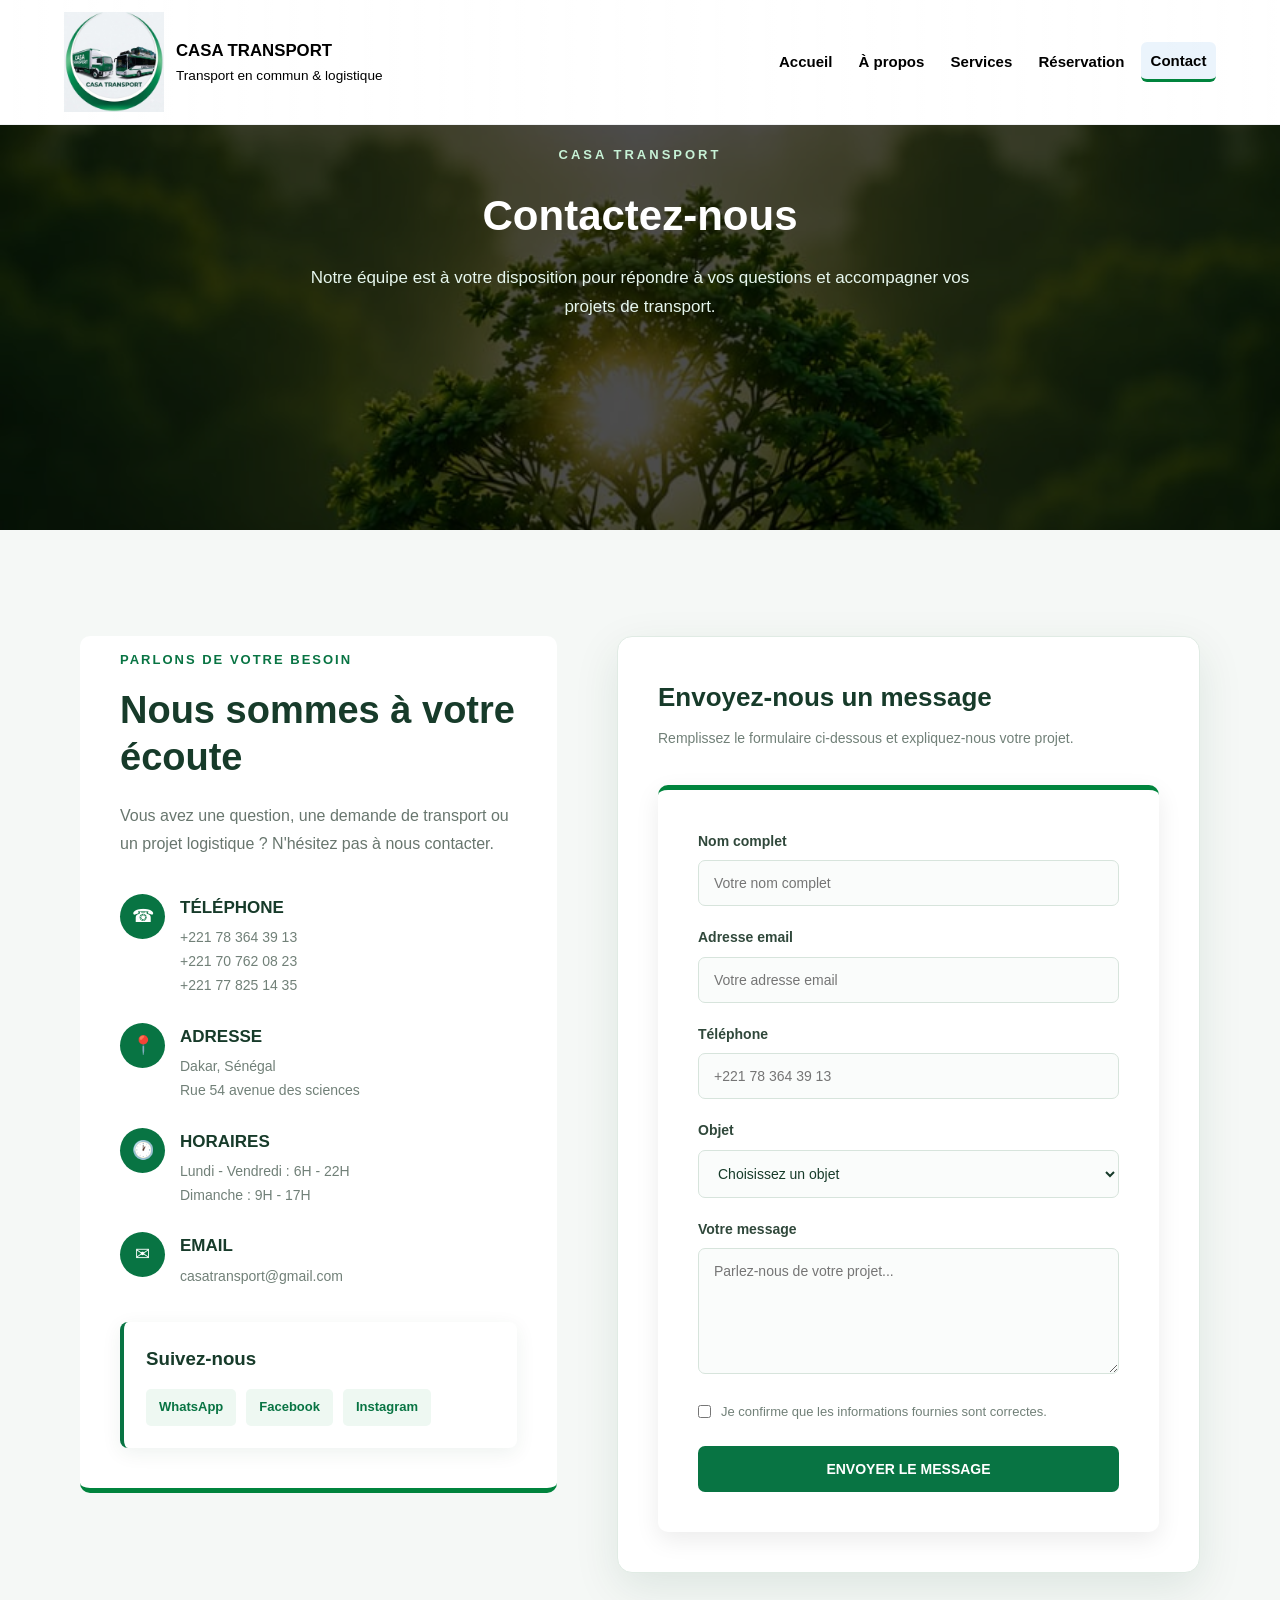
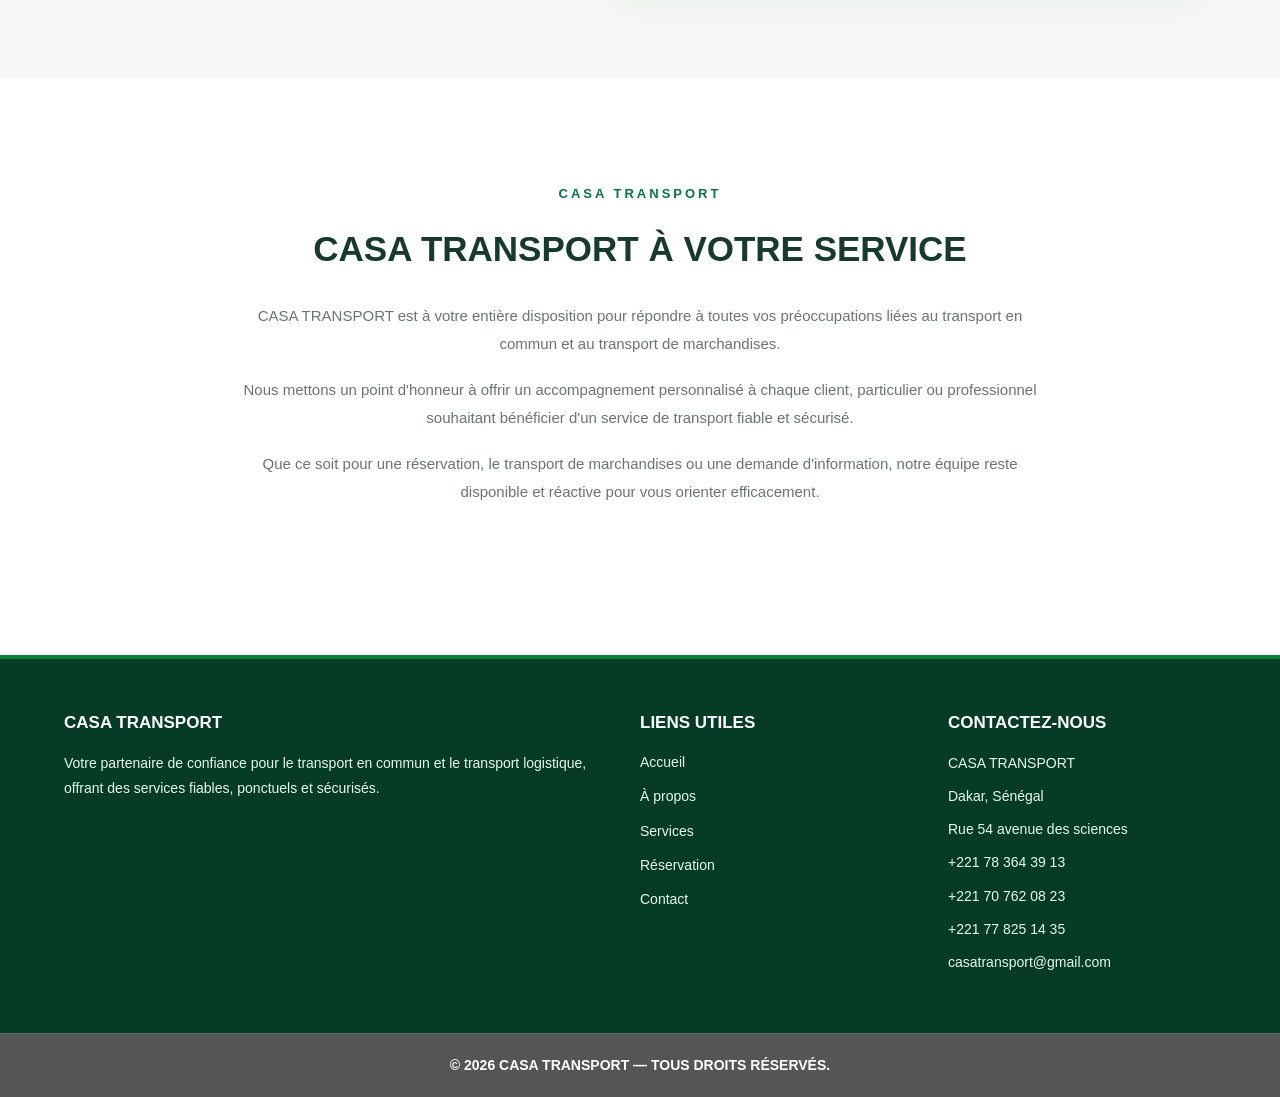
==== commit cfa0df52: "Update contact section label for clarity" ====
--- a/contact.html
+++ b/contact.html
@@ -72,7 +72,7 @@
             <div class="contact-info">
 
                 <span class="section-label">
-                    PARLONS DE VOTRE PROJET
+                    PARLONS DE VOTRE BESOIN
                 </span>
 
                 <h2>
--- a/STYLE.CSS
+++ b/STYLE.CSS
@@ -294,7 +294,6 @@
 .btn.primary{background:var(--primary);color:#fff;border-color:var(--primary)}
 .btn.outline{background:transparent;color:var(--primary);border-color:var(--primary)}
 
-.section{padding:2rem 0}
 .services .service-grid{display:grid;grid-template-columns:repeat(3,1fr);gap:1rem;margin-top:1rem}
 .service-card{background:var(--card);padding:1rem;border-radius:12px;box-shadow:0 6px 18px rgba(11,35,64,0.04)}
 .service-card h4{margin:0 0 0.5rem}
